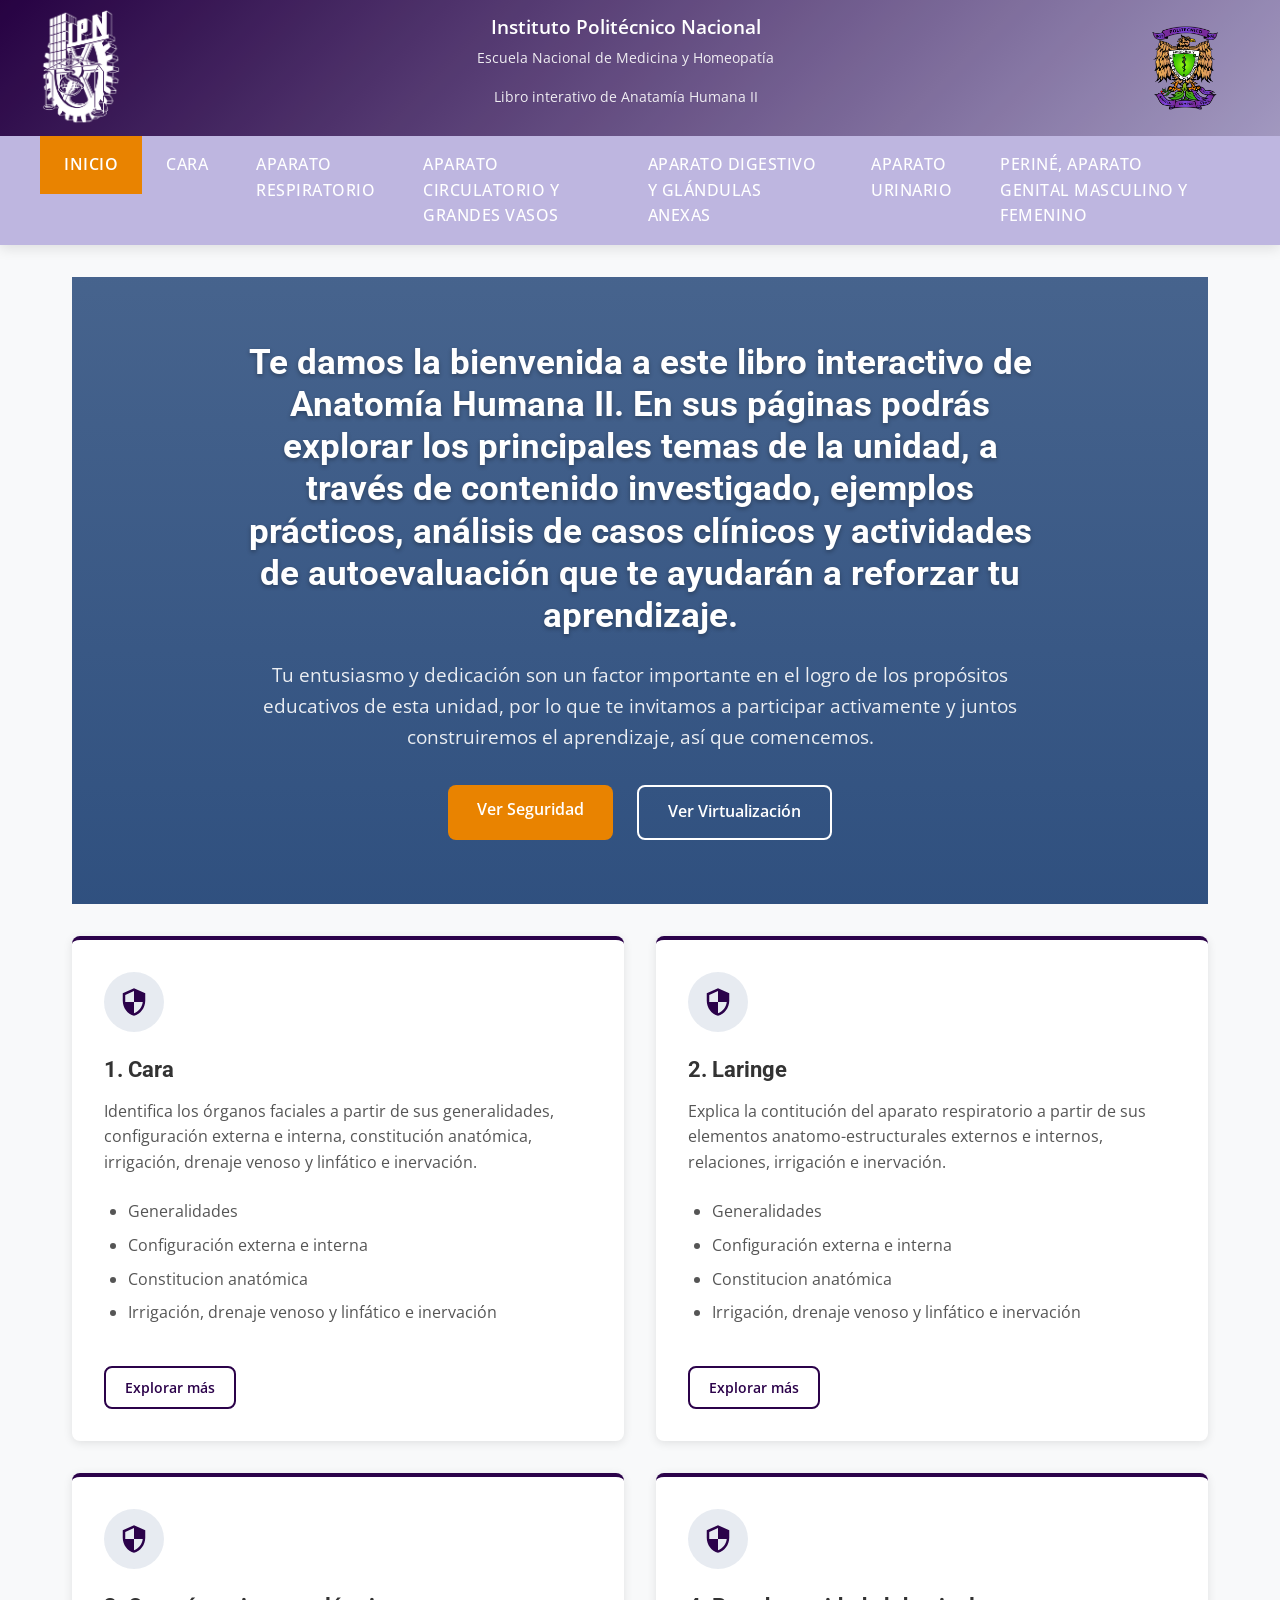
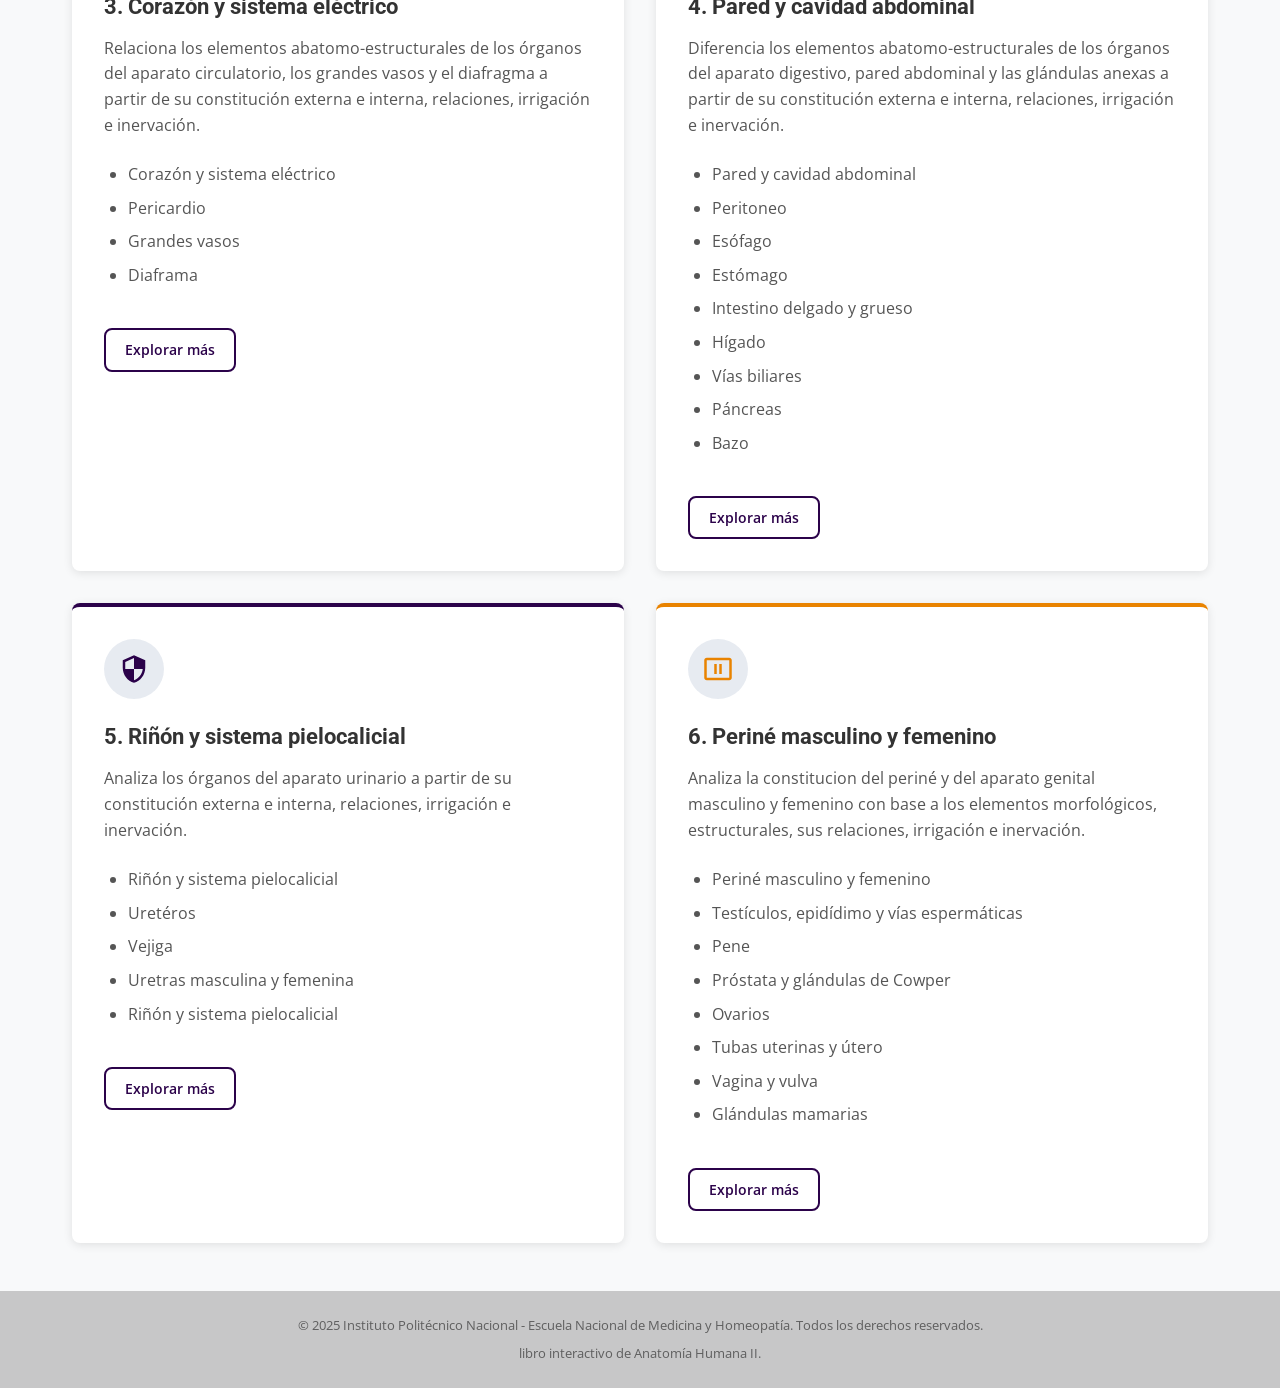
==== index.html @ 40b30f0b "primer comit 1 primer pagina de version del libro de homeoaptia humana II" ====
<!DOCTYPE html>
<html lang="es">
<head>
    <meta charset="UTF-8">
    <meta name="viewport" content="width=device-width, initial-scale=1.0">
    <meta name="description" content="Investigación sobre Seguridad y Virtualización en Sistemas Operativos - IPN ESCOM">
    <title>Seguridad y Virtualización en SO - IPN ESCOM</title>
    <link rel="stylesheet" href="estilos.css">
    <link rel="preconnect" href="https://fonts.googleapis.com">
    <link rel="preconnect" href="https://fonts.gstatic.com" crossorigin>
    <link href="https://fonts.googleapis.com/css2?family=Roboto:wght@300;400;500;700&family=Open+Sans:wght@400;600;700&display=swap" rel="stylesheet">
</head>
<body>
    <!-- Header mejorado -->
    <header class="main-header">
        <div class="header-top">
            <div class="institutional-logos">
                <img src="media/logo_ipn.png" alt="Instituto Politécnico Nacional" class="logo-ipn">
                <div class="school-info">
                    <p class="institution-name">Instituto Politécnico Nacional</p>
                    <p class="school-name">Escuela Nacional de Medicina y Homeopatía</p>
<p class="school-name">Libro interativo de Anatamía Humana II</p>
                </div>
                <img src="media/logo_ENMH.png" alt="ENMyH IPN" class="logo_ENMH">
            </div>
        </div>
        

        
        <nav class="main-nav">
            <ul>
                <li><a href="index.html" class="active">Inicio</a></li>
                <li><a href="seguridad.html">Cara</a></li>
                <li><a href="virtualizacion.html">Aparato respiratorio</a></li>
                <li><a href="referencias.html">Aparato circulatorio y grandes vasos</a></li>
                <li><a href="referencias.html">Aparato digestivo y glándulas anexas</a></li>
                <li><a href="referencias.html">Aparato urinario</a></li>
                <li><a href="referencias.html">Periné, aparato genital masculino y femenino</a></li>

            </ul>
        </nav>
    </header>

    <!-- Contenido principal mejorado -->
    <main class="contenido-principal">
        <section class="banner">
            <div class="banner-content">
                <h2>Te damos la bienvenida a este libro interactivo de Anatomía Humana II. En sus páginas podrás explorar los principales temas de la unidad, a través de contenido investigado, ejemplos prácticos, análisis de casos clínicos y actividades de autoevaluación que te ayudarán a reforzar tu aprendizaje.</h2>
                <p>Tu entusiasmo y dedicación son un factor importante en el logro de los propósitos educativos de esta unidad, por lo que te invitamos a participar activamente y juntos construiremos el aprendizaje, así que comencemos. </p>
                <div class="cta-buttons">
                    <a href="seguridad.html" class="btn btn-primary">Ver Seguridad</a>
                    <a href="virtualizacion.html" class="btn btn-secondary">Ver Virtualización</a>
                </div>
            </div>
        </section>

        <section class="introduccion">

            
            <div class="temas-principales">
                <article class="tema-card seguridad">
                    <div class="tema-icon">
                        <svg xmlns="http://www.w3.org/2000/svg" viewBox="0 0 24 24" fill="currentColor">
                            <path d="M12 1L3 5v6c0 5.55 3.84 10.74 9 12 5.16-1.26 9-6.45 9-12V5l-9-4zm0 10.99h7c-.53 4.12-3.28 7.79-7 8.94V12H5V6.3l7-3.11V11.99z"/>
                        </svg>
                    </div>
                    <h3><a href="seguridad.html">1. Cara</a></h3>
                    <p>Identifica los órganos faciales a partir de sus generalidades, configuración externa e interna,  constitución anatómica, irrigación, drenaje venoso y linfático e inervación.</p>
                    <ul class="topic-highlights">
                        <li>Generalidades</li>
                        <li>Configuración externa e interna</li>
                        <li>Constitucion anatómica</li>
                        <li>Irrigación, drenaje venoso y linfático e inervación</li>
                    </ul>
                    <a href="seguridad.html" class="btn btn-outline">Explorar más</a>
                </article>
               <article class="tema-card seguridad">
                    <div class="tema-icon">
                        <svg xmlns="http://www.w3.org/2000/svg" viewBox="0 0 24 24" fill="currentColor">
                            <path d="M12 1L3 5v6c0 5.55 3.84 10.74 9 12 5.16-1.26 9-6.45 9-12V5l-9-4zm0 10.99h7c-.53 4.12-3.28 7.79-7 8.94V12H5V6.3l7-3.11V11.99z"/>
                        </svg>
                    </div>
                    <h3><a href="seguridad.html">2. Laringe</a></h3>
                    <p>Explica la contitución del aparato respiratorio a partir de sus elementos anatomo-estructurales externos e internos, relaciones, irrigación e inervación.</p>
                    <ul class="topic-highlights">
                        <li>Generalidades</li>
                        <li>Configuración externa e interna</li>
                        <li>Constitucion anatómica</li>
                        <li>Irrigación, drenaje venoso y linfático e inervación</li>
                    </ul>
                    <a href="seguridad.html" class="btn btn-outline">Explorar más</a>
                </article>                
               <article class="tema-card seguridad">
                    <div class="tema-icon">
                        <svg xmlns="http://www.w3.org/2000/svg" viewBox="0 0 24 24" fill="currentColor">
                            <path d="M12 1L3 5v6c0 5.55 3.84 10.74 9 12 5.16-1.26 9-6.45 9-12V5l-9-4zm0 10.99h7c-.53 4.12-3.28 7.79-7 8.94V12H5V6.3l7-3.11V11.99z"/>
                        </svg>
                    </div>
                    <h3><a href="seguridad.html">3. Corazón y sistema eléctrico</a></h3>
                    <p>Relaciona los elementos abatomo-estructurales de los órganos del aparato circulatorio, los grandes vasos y el diafragma a partir de su constitución externa e interna, relaciones, irrigación e inervación.</p>
                    <ul class="topic-highlights">
                        <li>Corazón y sistema eléctrico</li>
                        <li>Pericardio</li>
                        <li>Grandes vasos</li>
                        <li>Diaframa</li>
                    </ul>
                    <a href="seguridad.html" class="btn btn-outline">Explorar más</a>
                </article>    
               <article class="tema-card seguridad">
                    <div class="tema-icon">
                        <svg xmlns="http://www.w3.org/2000/svg" viewBox="0 0 24 24" fill="currentColor">
                            <path d="M12 1L3 5v6c0 5.55 3.84 10.74 9 12 5.16-1.26 9-6.45 9-12V5l-9-4zm0 10.99h7c-.53 4.12-3.28 7.79-7 8.94V12H5V6.3l7-3.11V11.99z"/>
                        </svg>
                    </div>
                    <h3><a href="seguridad.html">4. Pared y cavidad abdominal</a></h3>
                    <p>Diferencia los elementos abatomo-estructurales de los órganos del aparato digestivo, pared abdominal y las glándulas anexas a partir de su constitución externa e interna, relaciones, irrigación e inervación.</p>
                    <ul class="topic-highlights">
                        <li>Pared y cavidad abdominal</li>
                        <li>Peritoneo</li>
                        <li>Esófago</li>
                        <li>Estómago</li>
                        <li>Intestino delgado y grueso</li>
                        <li>Hígado</li>
                        <li>Vías biliares</li>
                        <li>Páncreas</li>
                        <li>Bazo</li>
                    </ul>
                    <a href="seguridad.html" class="btn btn-outline">Explorar más</a>
                </article>    
               <article class="tema-card seguridad">
                    <div class="tema-icon">
                        <svg xmlns="http://www.w3.org/2000/svg" viewBox="0 0 24 24" fill="currentColor">
                            <path d="M12 1L3 5v6c0 5.55 3.84 10.74 9 12 5.16-1.26 9-6.45 9-12V5l-9-4zm0 10.99h7c-.53 4.12-3.28 7.79-7 8.94V12H5V6.3l7-3.11V11.99z"/>
                        </svg>
                    </div>
                    <h3><a href="seguridad.html">5. Riñón y sistema pielocalicial</a></h3>
                    <p>Analiza los órganos del aparato urinario a partir de su constitución  externa e interna, relaciones, irrigación e inervación.</p>
                    <ul class="topic-highlights">
                        <li>Riñón y sistema pielocalicial</li>
                        <li>Uretéros</li>
                        <li>Vejiga</li>
                        <li>Uretras masculina y femenina</li>
                        <li>Riñón y sistema pielocalicial</li>
                    </ul>
                    <a href="seguridad.html" class="btn btn-outline">Explorar más</a>
                </article>    								
                <article class="tema-card virtualizacion">
                    <div class="tema-icon">
                        <svg xmlns="http://www.w3.org/2000/svg" viewBox="0 0 24 24" fill="currentColor">
                            <path d="M21 3H3c-1.1 0-2 .9-2 2v14c0 1.1.9 2 2 2h18c1.1 0 2-.9 2-2V5c0-1.1-.9-2-2-2zm0 16H3V5h18v14z"/>
                            <path d="M9 8h2v8H9zm4 0h2v8h-2z"/>
                        </svg>
                    </div>
                    <h3><a href="virtualizacion.html">6. Periné masculino y femenino</a></h3>
                    <p>Analiza la constitucion del periné y del aparato genital masculino y femenino con base a los elementos morfológicos, estructurales, sus relaciones, irrigación e inervación.</p>
                    <ul class="topic-highlights">
                        <li>Periné masculino y femenino</li>
                        <li>Testículos, epidídimo y vías espermáticas</li>
                        <li>Pene</li>
                        <li>Próstata y glándulas de Cowper</li>
                        <li>Ovarios</li>
                        <li>Tubas uterinas y útero</li>
                        <li>Vagina y vulva</li>
                        <li>Glándulas mamarias</li>

                    </ul>
                    <a href="virtualizacion.html" class="btn btn-outline">Explorar más</a>
                </article>
				
            </div>
        </section>

        

    </main>

    <!-- Footer mejorado -->
     
        <div class="footer-bottom">
            <p>&copy; 2025 Instituto Politécnico Nacional - Escuela Nacional de Medicina y Homeopatía. Todos los derechos reservados.</p>
            <p>libro interactivo de Anatomía Humana II.</p>
        </div>
    </footer>
</body>
</html>
---- estilos.css ----
/* Estilos generales mejorados */
:root {
    --color-primario: #2b024a; /* ENMyH IPN */
    --color-primario-dark: #beb6e0;
    --color-primario-light: #2a56a0;
    --color-secundario: #e98300; /* Naranja ESCOM */
    --color-secundario-dark: #d17300;
    --color-secundario-light: #ff9a1f;
    --color-texto: #333;
    --color-texto-light: #555;
    --color-fondo: #f8f9fa;
    --color-blanco: #fff;
    --color-gris: #e0e0e0;
    --color-gris-light: #f1f1f1;
    --color-gris-dark: #757575;
    --color-success: #28a745;
    --color-info: #17a2b8;
    --color-warning: #ffc107;
    --color-danger: #dc3545;
    --sombra: 0 2px 10px rgba(0,0,0,0.1);
    --sombra-hover: 0 5px 15px rgba(0,0,0,0.2);
    --radio-borde: 8px;
    --transicion: all 0.3s ease;
}

* {
    margin: 0;
    padding: 0;
    box-sizing: border-box;
}

body {
    font-family: 'Open Sans', sans-serif;
    line-height: 1.6;
    color: var(--color-texto);
    background-color: var(--color-fondo);
    overflow-x: hidden;
}

h1, h2, h3, h4, h5, h6 {
    font-family: 'Roboto', sans-serif;
    font-weight: 700;
    margin-bottom: 1rem;
    line-height: 1.2;
}

p {
    margin-bottom: 1rem;
}

a {
    text-decoration: none;
    color: var(--color-primario);
    transition: var(--transicion);
}

a:hover {
    color: var(--color-primario-dark);
}

/* Header mejorado */
.main-header {
    background: linear-gradient(135deg, var(--color-primario) 0%, var(--color-primario-dark) 100%);
    color: var(--color-blanco);
    box-shadow: 0 4px 12px rgba(0,0,0,0.1);
    position: sticky;
    top: 0;
    z-index: 1000;
}

.header-top {
    background-color: rgba(0,0,0,0.1);
    padding: 0.5rem 2rem;
}

.institutional-logos {
    display: flex;
    justify-content: space-between;
    align-items: center;
    max-width: 1200px;
    margin: 0 auto;
}

.logo-ipn {
    height: 120px;
    width: auto;
}

.logo_ENMH {
    height: 110px;
    width: auto;
}

.school-info {
    text-align: center;
    flex-grow: 1;
    padding: 0 2rem;
}

.institution-name {
    font-size: 1.2rem;
    font-weight: 600;
    margin-bottom: 0.2rem;
}

.school-name {
    font-size: 0.9rem;
    opacity: 0.9;
}

.header-main {
    padding: 2rem;
}

.header-content {
    max-width: 1200px;
    margin: 0 auto;
    text-align: center;
}

.header-content h1 {
    font-size: 2.5rem;
    margin-bottom: 0.5rem;
    text-shadow: 0 2px 4px rgba(0,0,0,0.2);
}

.subtitle {
    font-size: 1.2rem;
    opacity: 0.9;
    margin-bottom: 0;
}

/* Navegación mejorada */
.main-nav {
    background-color: var(--color-primario-dark);
    padding: 0 2rem;
}

.main-nav ul {
    display: flex;
    justify-content: center;
    list-style: none;
    max-width: 1200px;
    margin: 0 auto;
}

.main-nav ul li {
    margin: 0;
}

.main-nav ul li a {
    color: var(--color-blanco);
    padding: 1rem 1.5rem;
    display: block;
    font-weight: 500;
    font-size: 1rem;
    text-transform: uppercase;
    letter-spacing: 0.5px;
    position: relative;
}

.main-nav ul li a:hover {
    background-color: rgba(255,255,255,0.1);
}

.main-nav ul li a.active {
    background-color: var(--color-secundario);
    font-weight: 600;
}

.main-nav ul li a.active:hover {
    background-color: var(--color-secundario-dark);
}

.main-nav ul li a::after {
    content: '';
    position: absolute;
    bottom: 0;
    left: 50%;
    transform: translateX(-50%);
    width: 0;
    height: 3px;
    background-color: var(--color-secundario);
    transition: var(--transicion);
}

.main-nav ul li a:hover::after {
    width: 70%;
}

.main-nav ul li a.active::after {
    display: none;
}

/* Banner */
.banner {
    background: linear-gradient(rgba(26, 62, 114, 0.8), rgba(26, 62, 114, 0.9)), url('media/banner-bg.jpg');
    background-size: cover;
    background-position: center;
    color: var(--color-blanco);
    padding: 4rem 2rem;
    text-align: center;
    margin-bottom: 2rem;
}

.banner-content {
    max-width: 800px;
    margin: 0 auto;
}

.banner h2 {
    font-size: 2.2rem;
    margin-bottom: 1.5rem;
    text-shadow: 0 2px 4px rgba(0,0,0,0.3);
}

.banner p {
    font-size: 1.2rem;
    margin-bottom: 2rem;
    opacity: 0.9;
}

.cta-buttons {
    display: flex;
    justify-content: center;
    gap: 1.5rem;
    margin-top: 2rem;
}

/* Botones */
.btn {
    display: inline-block;
    padding: 0.8rem 1.8rem;
    border-radius: var(--radio-borde);
    font-weight: 600;
    text-align: center;
    transition: var(--transicion);
    border: none;
    cursor: pointer;
    font-size: 1rem;
}

.btn-primary {
    background-color: var(--color-secundario);
    color: var(--color-blanco);
}

.btn-primary:hover {
    background-color: var(--color-secundario-dark);
    transform: translateY(-2px);
    box-shadow: var(--sombra-hover);
}

.btn-secondary {
    background-color: transparent;
    color: var(--color-blanco);
    border: 2px solid var(--color-blanco);
}

.btn-secondary:hover {
    background-color: rgba(255,255,255,0.1);
    transform: translateY(-2px);
    box-shadow: var(--sombra-hover);
}

.btn-outline {
    background-color: transparent;
    color: var(--color-primario);
    border: 2px solid var(--color-primario);
    padding: 0.5rem 1.2rem;
    font-size: 0.9rem;
    margin-top: 1rem;
}

.btn-outline:hover {
    background-color: var(--color-primario);
    color: var(--color-blanco);
    transform: translateY(-2px);
    box-shadow: var(--sombra-hover);
}

/* Contenido principal */
.contenido-principal {
    max-width: 1200px;
    margin: 2rem auto;
    padding: 0 2rem;
}

.introduccion {
    margin-bottom: 3rem;
}

.overview {
    background-color: var(--color-blanco);
    padding: 2rem;
    border-radius: var(--radio-borde);
    box-shadow: var(--sombra);
    margin-bottom: 2rem;
}

.overview h2 {
    color: var(--color-primario);
    text-align: center;
    font-size: 1.8rem;
}

.abstract {
    font-size: 1.1rem;
    line-height: 1.8;
    color: var(--color-texto-light);
    text-align: center;
    max-width: 800px;
    margin: 0 auto 2rem;
}

.research-stats {
    display: flex;
    justify-content: center;
    gap: 3rem;
    margin-top: 2rem;
}

.stat-item {
    text-align: center;
}

.stat-number {
    display: block;
    font-size: 2.5rem;
    font-weight: 700;
    color: var(--color-primario);
    line-height: 1;
}

.stat-label {
    font-size: 0.9rem;
    color: var(--color-gris-dark);
    text-transform: uppercase;
    letter-spacing: 1px;
}

/* Temas principales */
.temas-principales {
    display: grid;
    grid-template-columns: 1fr 1fr;
    gap: 2rem;
    margin-top: 2rem;
}

.tema-card {
    background-color: var(--color-blanco);
    padding: 2rem;
    border-radius: var(--radio-borde);
    box-shadow: var(--sombra);
    transition: var(--transicion);
    position: relative;
    overflow: hidden;
    height: 100%;
}

.tema-card:hover {
    transform: translateY(-10px);
    box-shadow: var(--sombra-hover);
}

.tema-card.seguridad {
    border-top: 4px solid var(--color-primario);
}

.tema-card.virtualizacion {
    border-top: 4px solid var(--color-secundario);
}

.tema-icon {
    width: 60px;
    height: 60px;
    background-color: rgba(26, 62, 114, 0.1);
    border-radius: 50%;
    display: flex;
    align-items: center;
    justify-content: center;
    margin-bottom: 1.5rem;
}

.tema-icon svg {
    width: 30px;
    height: 30px;
    color: var(--color-primario);
}

.virtualizacion .tema-icon svg {
    color: var(--color-secundario);
}

.tema-card h3 {
    font-size: 1.4rem;
    margin-bottom: 1rem;
}

.tema-card h3 a {
    color: inherit;
}

.tema-card p {
    color: var(--color-texto-light);
    margin-bottom: 1.5rem;
}

.topic-highlights {
    margin-bottom: 1.5rem;
    padding-left: 1.5rem;
}

.topic-highlights li {
    margin-bottom: 0.5rem;
    color: var(--color-texto-light);
}

/* Sección de equipo */
.team-section {
    margin: 4rem 0;
}

.section-title {
    text-align: center;
    font-size: 1.8rem;
    color: var(--color-primario);
    position: relative;
    padding-bottom: 1rem;
    margin-bottom: 1.5rem;
}

.section-title::after {
    content: '';
    position: absolute;
    bottom: 0;
    left: 50%;
    transform: translateX(-50%);
    width: 100px;
    height: 3px;
    background-color: var(--color-secundario);
}

.section-subtitle {
    text-align: center;
    color: var(--color-gris-dark);
    margin-bottom: 2rem;
    font-size: 1.1rem;
}

.team-members {
    display: grid;
    grid-template-columns: repeat(auto-fit, minmax(300px, 1fr));
    gap: 2rem;
    margin-top: 2rem;
}

.member-card {
    background-color: var(--color-blanco);
    padding: 2rem;
    border-radius: var(--radio-borde);
    box-shadow: var(--sombra);
    text-align: center;
    transition: var(--transicion);
}

.member-card:hover {
    transform: translateY(-5px);
    box-shadow: var(--sombra-hover);
}

.member-avatar {
    width: 100px;
    height: 100px;
    border-radius: 50%;
    background-color: var(--color-gris-light);
    margin: 0 auto 1.5rem;
    display: flex;
    align-items: center;
    justify-content: center;
    overflow: hidden;
}

.member-avatar svg {
    width: 60px;
    height: 60px;
    color: var(--color-gris-dark);
}

.member-card h3 {
    font-size: 1.2rem;
    margin-bottom: 0.5rem;
}

.member-card p {
    color: var(--color-gris-dark);
    font-size: 0.9rem;
}

/* Sección de referencias */
.references-section {
    margin: 4rem 0;
}

.references-grid {
    display: grid;
    grid-template-columns: repeat(auto-fit, minmax(250px, 1fr));
    gap: 1.5rem;
    margin-top: 2rem;
}

.reference-card {
    background-color: var(--color-blanco);
    padding: 1.5rem;
    border-radius: var(--radio-borde);
    box-shadow: var(--sombra);
    transition: var(--transicion);
    border-left: 4px solid var(--color-primario);
}

.reference-card:hover {
    transform: translateY(-5px);
    box-shadow: var(--sombra-hover);
}

.reference-card h3 {
    font-size: 1.1rem;
    color: var(--color-primario);
    margin-bottom: 0.5rem;
}

.reference-card p {
    font-size: 0.9rem;
    color: var(--color-texto-light);
    margin-bottom: 1rem;
}

.ref-link {
    display: inline-block;
    font-size: 0.85rem;
    color: var(--color-secundario);
    font-weight: 600;
    transition: var(--transicion);
}

.ref-link:hover {
    color: var(--color-secundario-dark);
    text-decoration: underline;
}

/* Footer mejorado */
.main-footer {
    background: linear-gradient(135deg, var(--color-primario-dark) 0%, var(--color-primario) 100%);
    color: var(--color-blanco);
    padding: 3rem 0 0;
    margin-top: 4rem;
}

.footer-content {
    max-width: 1200px;
    margin: 0 auto;
    padding: 0 2rem;
    display: grid;
    grid-template-columns: repeat(auto-fit, minmax(300px, 1fr));
    gap: 3rem;
}

.footer-section {
    margin-bottom: 2rem;
}

.footer-logo {
    display: flex;
    align-items: center;
    gap: 1rem;
    margin-bottom: 1.5rem;
}

.footer-logo-img {
    height: 50px;
    width: auto;
}

.footer-description {
    font-size: 0.9rem;
    opacity: 0.8;
    margin-bottom: 1.5rem;
    line-height: 1.6;
}

.contact {
    display: flex;
    flex-direction: column;
    gap: 1rem;
}

.contact-item {
    display: flex;
    align-items: center;
    gap: 0.5rem;
    font-size: 0.9rem;
    opacity: 0.9;
}

.contact-item svg {
    width: 16px;
    height: 16px;
    flex-shrink: 0;
}

.footer-title {
    font-size: 1.2rem;
    margin-bottom: 1.5rem;
    position: relative;
    padding-bottom: 0.5rem;
}

.footer-title::after {
    content: '';
    position: absolute;
    bottom: 0;
    left: 0;
    width: 50px;
    height: 2px;
    background-color: var(--color-secundario);
}

.footer-section.links ul {
    list-style: none;
}

.footer-section.links ul li {
    margin-bottom: 0.8rem;
}

.footer-section.links ul li a {
    color: var(--color-blanco);
    opacity: 0.8;
    transition: var(--transicion);
    font-size: 0.9rem;
}

.footer-section.links ul li a:hover {
    opacity: 1;
    padding-left: 5px;
}

.social-links {
    display: flex;
    gap: 1rem;
}

.social-icon {
    width: 40px;
    height: 40px;
    border-radius: 50%;
    background-color: rgba(255,255,255,0.1);
    display: flex;
    align-items: center;
    justify-content: center;
    transition: var(--transicion);
}

.social-icon:hover {
    background-color: var(--color-secundario);
    transform: translateY(-3px);
}

.social-icon svg {
    width: 20px;
    height: 20px;
}

.footer-bottom {
    background-color: rgba(0,0,0,0.2);
    padding: 1.5rem;
    text-align: center;
    margin-top: 2rem;
}

.footer-bottom p {
    font-size: 0.8rem;
    opacity: 0.7;
    margin-bottom: 0.5rem;
}

.footer-bottom p:last-child {
    margin-bottom: 0;
}

/* Responsive */
@media (max-width: 992px) {
    .header-content h1 {
        font-size: 2rem;
    }
    
    .banner h2 {
        font-size: 1.8rem;
    }
    
    .temas-principales {
        grid-template-columns: 1fr;
    }
}

@media (max-width: 768px) {
    .institutional-logos {
        flex-direction: column;
        gap: 1rem;
    }
    
    .logo-ipn, .logo-escom {
        height: 40px;
    }
    
    .header-content h1 {
        font-size: 1.8rem;
    }
    
    .header-main {
        padding: 1.5rem;
    }
    
    .main-nav ul {
        flex-wrap: wrap;
    }
    
    .main-nav ul li {
        flex: 1 0 auto;
    }
    
    .main-nav ul li a {
        padding: 0.8rem;
        font-size: 0.85rem;
        text-align: center;
    }
    
    .banner h2 {
        font-size: 1.5rem;
    }
    
    .banner p {
        font-size: 1rem;
    }
    
    .cta-buttons {
        flex-direction: column;
        gap: 1rem;
    }
    
    .btn {
        width: 100%;
    }
    
    .research-stats {
        flex-direction: column;
        gap: 1.5rem;
    }
    
    .footer-content {
        grid-template-columns: 1fr;
        gap: 2rem;
    }
}

@media (max-width: 480px) {
    .header-content h1 {
        font-size: 1.5rem;
    }
    
    .subtitle {
        font-size: 1rem;
    }
    
    .banner {
        padding: 2rem 1rem;
    }
    
    .team-members {
        grid-template-columns: 1fr;
    }
    
    .footer-logo {
        flex-direction: column;
        align-items: flex-start;
    }

    
}

/* Estilos específicos para seguridad.html */

/* Breadcrumbs */
.breadcrumbs {
    background-color: var(--color-gris-light);
    padding: 0.8rem 0;
    font-size: 0.9rem;
}

.breadcrumbs .container {
    max-width: 1200px;
    margin: 0 auto;
    padding: 0 2rem;
}

.breadcrumbs a {
    color: var(--color-primario);
}

.breadcrumbs span {
    color: var(--color-gris-dark);
}

/* Contenido de seguridad */
.seguridad-content {
    padding-bottom: 2rem;
}

/* Secciones temáticas */
.section-header {
    display: flex;
    align-items: center;
    gap: 1rem;
    margin-bottom: 2rem;
    padding-bottom: 1rem;
    border-bottom: 2px solid var(--color-gris);
}

.section-icon {
    width: 50px;
    height: 50px;
    background-color: rgba(26, 62, 114, 0.1);
    border-radius: 50%;
    display: flex;
    align-items: center;
    justify-content: center;
}

.section-icon svg {
    width: 25px;
    height: 25px;
    color: var(--color-primario);
}

.lead {
    font-size: 1.1rem;
    line-height: 1.8;
    color: var(--color-texto-light);
    margin-bottom: 2rem;
}

/* Pilares de seguridad */
.security-pillars {
    display: grid;
    grid-template-columns: repeat(auto-fit, minmax(300px, 1fr));
    gap: 2rem;
    margin-bottom: 3rem;
}

.pillar {
    background-color: var(--color-blanco);
    padding: 1.5rem;
    border-radius: var(--radio-borde);
    box-shadow: var(--sombra);
    transition: var(--transicion);
}

.pillar:hover {
    transform: translateY(-5px);
    box-shadow: var(--sombra-hover);
}

.pillar-icon {
    width: 50px;
    height: 50px;
    background-color: rgba(26, 62, 114, 0.1);
    border-radius: 50%;
    display: flex;
    align-items: center;
    justify-content: center;
    margin-bottom: 1rem;
}

.pillar-icon svg {
    width: 25px;
    height: 25px;
    color: var(--color-primario);
}

.pillar h3 {
    color: var(--color-primario);
    margin-bottom: 1rem;
}

/* Tipos de seguridad */
.security-types {
    display: grid;
    grid-template-columns: 1fr;
    gap: 3rem;
}

.security-type {
    background-color: var(--color-blanco);
    padding: 2rem;
    border-radius: var(--radio-borde);
    box-shadow: var(--sombra);
}

.security-type h3 {
    color: var(--color-primario);
    margin-bottom: 1.5rem;
    padding-bottom: 0.5rem;
    border-bottom: 2px solid var(--color-gris);
}

.security-features {
    display: grid;
    grid-template-columns: repeat(auto-fit, minmax(300px, 1fr));
    gap: 1.5rem;
    margin-bottom: 2rem;
}

.feature {
    padding: 1rem;
    border-left: 3px solid var(--color-primario);
}

.feature h4 {
    color: var(--color-secundario);
    margin-bottom: 0.5rem;
}

.security-image {
    margin: 2rem 0;
    text-align: center;
}

.security-image img {
    max-width: 100%;
    border-radius: var(--radio-borde);
    box-shadow: var(--sombra);
}

.security-image figcaption {
    font-style: italic;
    color: var(--color-gris-dark);
    margin-top: 0.5rem;
    font-size: 0.9rem;
}

/* Control de acceso */
.access-control-content {
    background-color: var(--color-blanco);
    padding: 2rem;
    border-radius: var(--radio-borde);
    box-shadow: var(--sombra);
}

.access-components {
    display: grid;
    grid-template-columns: repeat(auto-fit, minmax(250px, 1fr));
    gap: 1.5rem;
    margin-bottom: 2rem;
}

.component {
    padding: 1.5rem;
    background-color: var(--color-gris-light);
    border-radius: var(--radio-borde);
}

.component h3 {
    color: var(--color-secundario);
    margin-bottom: 0.5rem;
}

.access-types {
    margin: 3rem 0;
}

.access-type-cards {
    display: grid;
    grid-template-columns: repeat(auto-fit, minmax(200px, 1fr));
    gap: 1rem;
    margin-top: 1.5rem;
}

.type-card {
    background-color: var(--color-blanco);
    border: 1px solid var(--color-gris);
    padding: 1rem;
    border-radius: var(--radio-borde);
    transition: var(--transicion);
}

.type-card:hover {
    border-color: var(--color-primario);
    box-shadow: var(--sombra);
}

.type-card h4 {
    color: var(--color-primario);
    margin-bottom: 0.5rem;
}

.type-card p {
    font-size: 0.9rem;
    color: var(--color-texto-light);
}

.access-image {
    margin: 2rem 0;
    text-align: center;
}

.access-image img {
    max-width: 100%;
    border-radius: var(--radio-borde);
    box-shadow: var(--sombra);
}

.access-image figcaption {
    font-style: italic;
    color: var(--color-gris-dark);
    margin-top: 0.5rem;
    font-size: 0.9rem;
}

/* Matrices de acceso */
.matrix-content {
    background-color: var(--color-blanco);
    padding: 2rem;
    border-radius: var(--radio-borde);
    box-shadow: var(--sombra);
}

.matrix-info {
    display: grid;
    grid-template-columns: 1fr 1fr;
    gap: 2rem;
    margin-bottom: 2rem;
}

.matrix-info article {
    padding: 1rem;
}

.matrix-info article h3 {
    color: var(--color-secundario);
    margin-bottom: 1rem;
}

.matrix-image {
    margin: 2rem 0;
    text-align: center;
}

.matrix-image img {
    max-width: 100%;
    border-radius: var(--radio-borde);
    box-shadow: var(--sombra);
}

.matrix-image figcaption {
    font-style: italic;
    color: var(--color-gris-dark);
    margin-top: 0.5rem;
    font-size: 0.9rem;
}

/* Modelos formales */
.models-content {
    background-color: var(--color-blanco);
    padding: 2rem;
    border-radius: var(--radio-borde);
    box-shadow: var(--sombra);
}

.model-cards {
    display: grid;
    grid-template-columns: repeat(auto-fit, minmax(300px, 1fr));
    gap: 1.5rem;
    margin-top: 2rem;
}

.model-card {
    background-color: var(--color-gris-light);
    padding: 1.5rem;
    border-radius: var(--radio-borde);
    transition: var(--transicion);
    border-left: 4px solid var(--color-primario);
}

.model-card:hover {
    transform: translateY(-5px);
    box-shadow: var(--sombra-hover);
}

.model-card h3 {
    color: var(--color-primario);
    margin-bottom: 0.5rem;
}

.model-subtitle {
    font-style: italic;
    color: var(--color-secundario);
    margin-bottom: 1rem;
    font-size: 0.9rem;
}

.model-card ul {
    margin-left: 1rem;
}

.model-card li {
    margin-bottom: 0.5rem;
    font-size: 0.9rem;
}

/* Responsive */
@media (max-width: 992px) {
    .matrix-info {
        grid-template-columns: 1fr;
    }
}

@media (max-width: 768px) {
    .section-header {
        flex-direction: column;
        align-items: flex-start;
    }
    
    .security-features {
        grid-template-columns: 1fr;
    }
}

@media (max-width: 480px) {
    .security-pillars {
        grid-template-columns: 1fr;
    }
    
    .access-components {
        grid-template-columns: 1fr;
    }
    
    .access-type-cards {
        grid-template-columns: 1fr;
    }
    
    .model-cards {
        grid-template-columns: 1fr;
    }
}
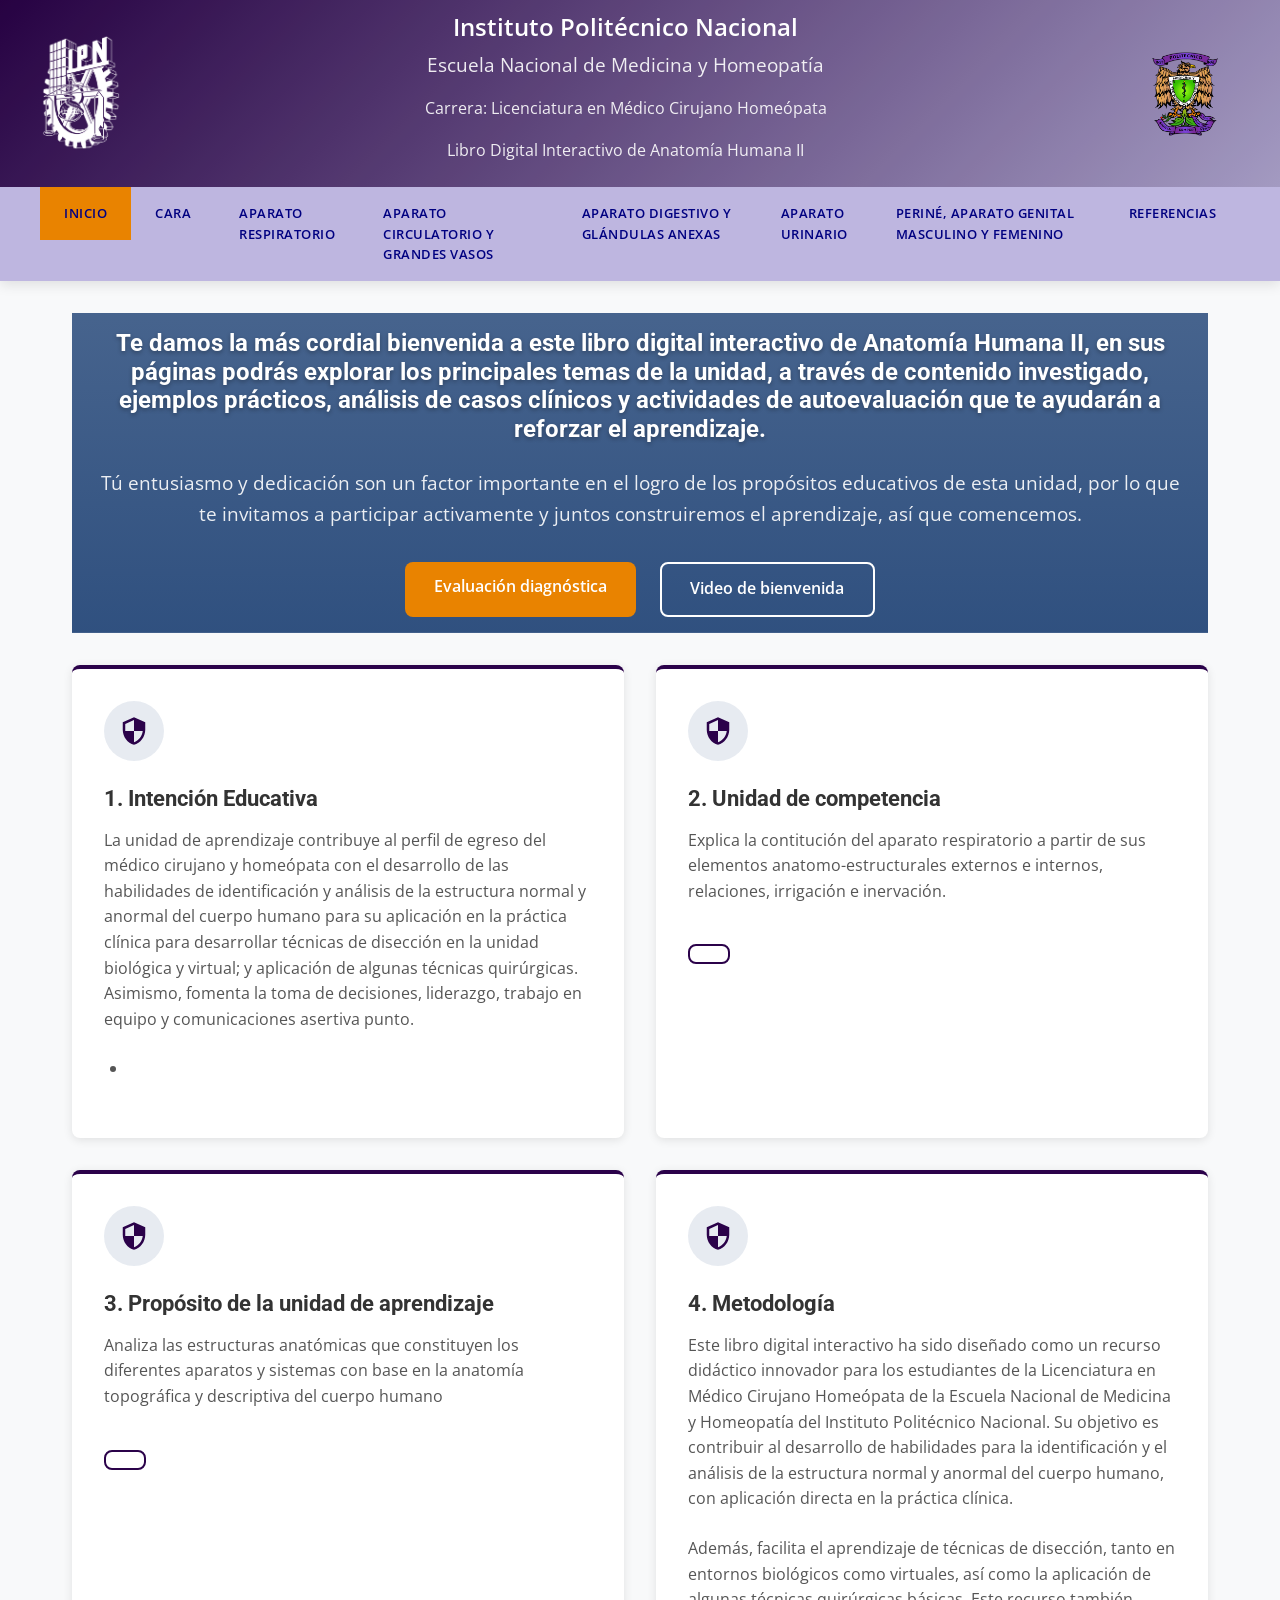
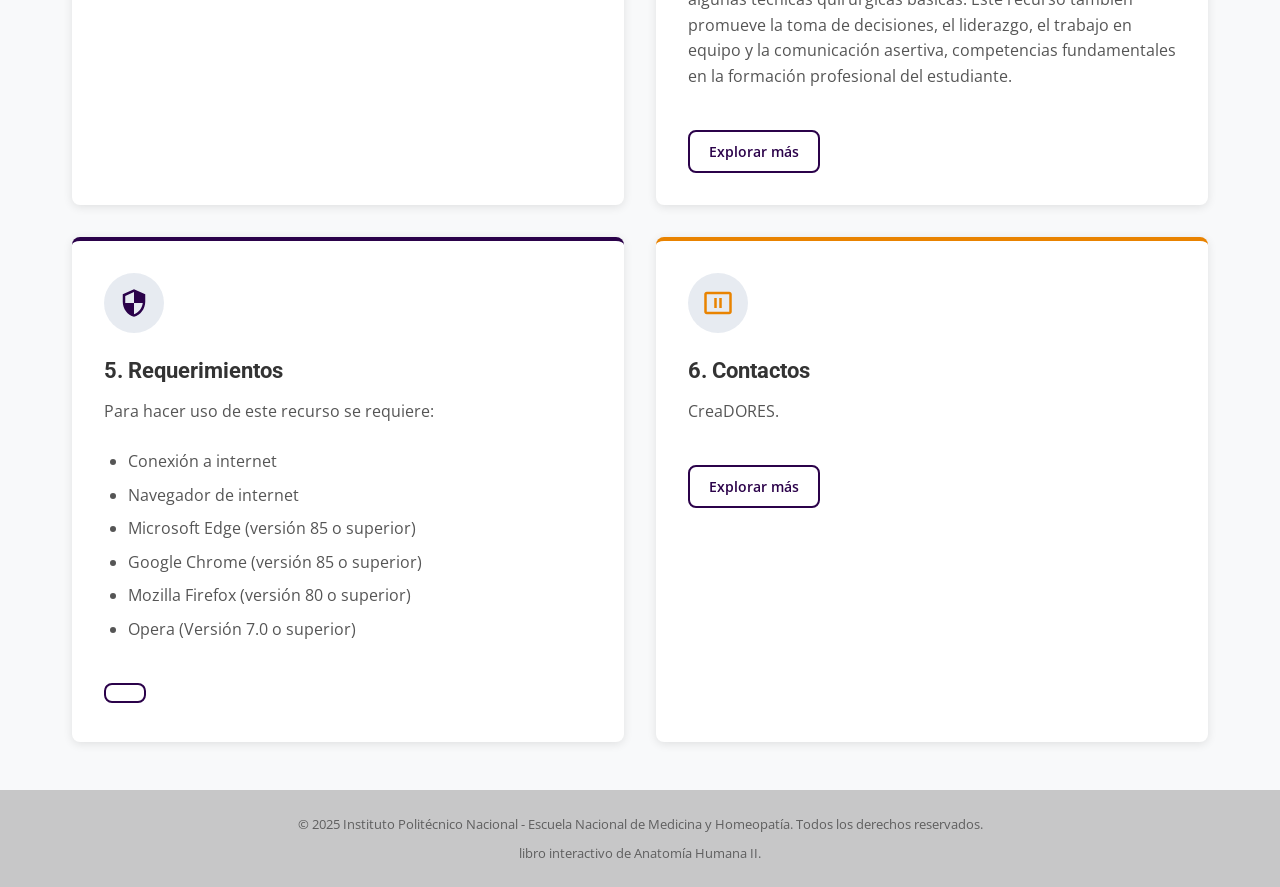
==== commit 0c6c9dd3: "sumarit 1 prueba de avance" ====
--- a/index.html
+++ b/index.html
@@ -3,8 +3,8 @@
 <head>
     <meta charset="UTF-8">
     <meta name="viewport" content="width=device-width, initial-scale=1.0">
-    <meta name="description" content="Investigación sobre Seguridad y Virtualización en Sistemas Operativos - IPN ESCOM">
-    <title>Seguridad y Virtualización en SO - IPN ESCOM</title>
+    <meta name="description" content="Libro digital interactivo Anatomia Humana II">
+    <title>Anatomía Humana II_ENMH</title>
     <link rel="stylesheet" href="estilos.css">
     <link rel="preconnect" href="https://fonts.googleapis.com">
     <link rel="preconnect" href="https://fonts.gstatic.com" crossorigin>
@@ -19,7 +19,8 @@
                 <div class="school-info">
                     <p class="institution-name">Instituto Politécnico Nacional</p>
                     <p class="school-name">Escuela Nacional de Medicina y Homeopatía</p>
-<p class="school-name">Libro interativo de Anatamía Humana II</p>
+<p class="school-carrera">Carrera: Licenciatura en Médico Cirujano Homeópata</p>
+<p class="school-unidad">Libro Digital Interactivo de Anatomía Humana II</p>
                 </div>
                 <img src="media/logo_ENMH.png" alt="ENMyH IPN" class="logo_ENMH">
             </div>
@@ -30,13 +31,13 @@
         <nav class="main-nav">
             <ul>
                 <li><a href="index.html" class="active">Inicio</a></li>
-                <li><a href="seguridad.html">Cara</a></li>
-                <li><a href="virtualizacion.html">Aparato respiratorio</a></li>
-                <li><a href="referencias.html">Aparato circulatorio y grandes vasos</a></li>
-                <li><a href="referencias.html">Aparato digestivo y glándulas anexas</a></li>
-                <li><a href="referencias.html">Aparato urinario</a></li>
-                <li><a href="referencias.html">Periné, aparato genital masculino y femenino</a></li>
-
+                <li><a href="Cara.html">Cara</a></li>
+                <li><a href="Apara_respira.html">Aparato respiratorio</a></li>
+                <li><a href="Apara_circu.html">Aparato circulatorio y grandes vasos</a></li>
+                <li><a href="Apara_diges.html">Aparato digestivo y glándulas anexas</a></li>
+                <li><a href="Apara_unit.html">Aparato urinario</a></li>
+                <li><a href="Peri_ne.html">Periné, aparato genital masculino y femenino</a></li>
+                <li><a href="referencias.html">Referencias</a></li>
             </ul>
         </nav>
     </header>
@@ -45,11 +46,11 @@
     <main class="contenido-principal">
         <section class="banner">
             <div class="banner-content">
-                <h2>Te damos la bienvenida a este libro interactivo de Anatomía Humana II. En sus páginas podrás explorar los principales temas de la unidad, a través de contenido investigado, ejemplos prácticos, análisis de casos clínicos y actividades de autoevaluación que te ayudarán a reforzar tu aprendizaje.</h2>
-                <p>Tu entusiasmo y dedicación son un factor importante en el logro de los propósitos educativos de esta unidad, por lo que te invitamos a participar activamente y juntos construiremos el aprendizaje, así que comencemos. </p>
+                <h2>Te damos la más cordial bienvenida a este libro digital interactivo de Anatomía Humana II, en sus páginas podrás explorar los principales temas de la unidad, a través de contenido investigado, ejemplos prácticos, análisis de casos clínicos y actividades de autoevaluación que te ayudarán a reforzar el aprendizaje.</h2>
+                <p>Tú entusiasmo y dedicación son un factor importante en el logro de los propósitos educativos de esta unidad, por lo que te invitamos a participar activamente y juntos construiremos el aprendizaje, así que comencemos. </p>
                 <div class="cta-buttons">
-                    <a href="seguridad.html" class="btn btn-primary">Ver Seguridad</a>
-                    <a href="virtualizacion.html" class="btn btn-secondary">Ver Virtualización</a>
+                    <a href="seguridad.html" class="btn btn-primary">Evaluación diagnóstica</a>
+                    <a href="virtualizacion.html" class="btn btn-secondary">Video de bienvenida</a>
                 </div>
             </div>
         </section>
@@ -58,92 +59,76 @@
 
             
             <div class="temas-principales">
-                <article class="tema-card seguridad">
+              <article class="tema-card seguridad">
                     <div class="tema-icon">
                         <svg xmlns="http://www.w3.org/2000/svg" viewBox="0 0 24 24" fill="currentColor">
                             <path d="M12 1L3 5v6c0 5.55 3.84 10.74 9 12 5.16-1.26 9-6.45 9-12V5l-9-4zm0 10.99h7c-.53 4.12-3.28 7.79-7 8.94V12H5V6.3l7-3.11V11.99z"/>
                         </svg>
                     </div>
-                    <h3><a href="seguridad.html">1. Cara</a></h3>
-                    <p>Identifica los órganos faciales a partir de sus generalidades, configuración externa e interna,  constitución anatómica, irrigación, drenaje venoso y linfático e inervación.</p>
+                    <h3><a href="Cara.html">1. Intención Educativa</a></h3>
+                    <p>La unidad de aprendizaje contribuye al perfil de egreso del médico cirujano y homeópata con el desarrollo de las habilidades de identificación y análisis de la estructura normal y anormal del cuerpo humano para su aplicación en la práctica clínica para desarrollar técnicas de disección en la unidad biológica y virtual; y aplicación de algunas técnicas quirúrgicas. Asimismo, fomenta la toma de decisiones, liderazgo, trabajo en equipo y comunicaciones   asertiva punto.</p>
                     <ul class="topic-highlights">
-                        <li>Generalidades</li>
-                        <li>Configuración externa e interna</li>
-                        <li>Constitucion anatómica</li>
-                        <li>Irrigación, drenaje venoso y linfático e inervación</li>
+                        <li></li>
+
                     </ul>
-                    <a href="seguridad.html" class="btn btn-outline">Explorar más</a>
                 </article>
+              <article class="tema-card seguridad">
+                    <div class="tema-icon">
+                        <svg xmlns="http://www.w3.org/2000/svg" viewBox="0 0 24 24" fill="currentColor">
+                            <path d="M12 1L3 5v6c0 5.55 3.84 10.74 9 12 5.16-1.26 9-6.45 9-12V5l-9-4zm0 10.99h7c-.53 4.12-3.28 7.79-7 8.94V12H5V6.3l7-3.11V11.99z"/>
+                        </svg>
+                    </div>
+                    <h3><a href="seguridad.html">2. Unidad de competencia</a></h3>
+                    <p>Explica la contitución del aparato respiratorio a partir de sus elementos anatomo-estructurales externos e internos, relaciones, irrigación e inervación.</p>
+                    <ul class="topic-highlights">
+                        
+                    </ul>
+                   <a href="seguridad.html" class="btn btn-outline"></a>                </article>                
+              <article class="tema-card seguridad">
+                    <div class="tema-icon">
+                        <svg xmlns="http://www.w3.org/2000/svg" viewBox="0 0 24 24" fill="currentColor">
+                            <path d="M12 1L3 5v6c0 5.55 3.84 10.74 9 12 5.16-1.26 9-6.45 9-12V5l-9-4zm0 10.99h7c-.53 4.12-3.28 7.79-7 8.94V12H5V6.3l7-3.11V11.99z"/>
+                        </svg>
+                    </div>
+                    <h3><a href="seguridad.html">3. Propósito de la unidad de aprendizaje</a></h3>
+                    <p>Analiza las estructuras anatómicas que constituyen los diferentes aparatos y sistemas con base en la anatomía topográfica y descriptiva del cuerpo humano</p>
+                    <ul class="topic-highlights">
+                      
+                    </ul>
+                   <a href="seguridad.html" class="btn btn-outline"></a>                </article>    
                <article class="tema-card seguridad">
                     <div class="tema-icon">
                         <svg xmlns="http://www.w3.org/2000/svg" viewBox="0 0 24 24" fill="currentColor">
                             <path d="M12 1L3 5v6c0 5.55 3.84 10.74 9 12 5.16-1.26 9-6.45 9-12V5l-9-4zm0 10.99h7c-.53 4.12-3.28 7.79-7 8.94V12H5V6.3l7-3.11V11.99z"/>
                         </svg>
                     </div>
-                    <h3><a href="seguridad.html">2. Laringe</a></h3>
-                    <p>Explica la contitución del aparato respiratorio a partir de sus elementos anatomo-estructurales externos e internos, relaciones, irrigación e inervación.</p>
+                    <h3><a href="seguridad.html">4. Metodología</a></h3>
+                    <p>Este libro digital interactivo ha sido diseñado como un recurso didáctico innovador para los estudiantes de la Licenciatura en Médico Cirujano Homeópata de la Escuela Nacional de Medicina y Homeopatía del Instituto Politécnico Nacional. Su objetivo es contribuir al desarrollo de habilidades para la identificación y el análisis de la estructura normal y anormal del cuerpo humano, con aplicación directa en la práctica clínica.</p>
+
+<p>Además, facilita el aprendizaje de técnicas de disección, tanto en entornos biológicos como virtuales, así como la aplicación de algunas técnicas quirúrgicas básicas. Este recurso también promueve la toma de decisiones, el liderazgo, el trabajo en equipo y la comunicación asertiva, competencias fundamentales en la formación profesional del estudiante.</p>
+
                     <ul class="topic-highlights">
-                        <li>Generalidades</li>
-                        <li>Configuración externa e interna</li>
-                        <li>Constitucion anatómica</li>
-                        <li>Irrigación, drenaje venoso y linfático e inervación</li>
+
                     </ul>
-                    <a href="seguridad.html" class="btn btn-outline">Explorar más</a>
-                </article>                
-               <article class="tema-card seguridad">
+                    <a href="metodologia.html" class="btn btn-outline">Explorar más</a>
+                </article>    
+              <article class="tema-card seguridad">
                     <div class="tema-icon">
                         <svg xmlns="http://www.w3.org/2000/svg" viewBox="0 0 24 24" fill="currentColor">
                             <path d="M12 1L3 5v6c0 5.55 3.84 10.74 9 12 5.16-1.26 9-6.45 9-12V5l-9-4zm0 10.99h7c-.53 4.12-3.28 7.79-7 8.94V12H5V6.3l7-3.11V11.99z"/>
                         </svg>
                     </div>
-                    <h3><a href="seguridad.html">3. Corazón y sistema eléctrico</a></h3>
-                    <p>Relaciona los elementos abatomo-estructurales de los órganos del aparato circulatorio, los grandes vasos y el diafragma a partir de su constitución externa e interna, relaciones, irrigación e inervación.</p>
+                    <h3><a href="seguridad.html">5. Requerimientos</a></h3>
+                    <p>Para hacer uso de este recurso se requiere:</p>
                     <ul class="topic-highlights">
-                        <li>Corazón y sistema eléctrico</li>
-                        <li>Pericardio</li>
-                        <li>Grandes vasos</li>
-                        <li>Diaframa</li>
+                        <li>Conexión a internet</li>
+                        <li>Navegador de internet</li>
+                        <li>Microsoft Edge (versión 85 o superior)</li>
+                        <li>Google Chrome (versión 85 o superior)</li>
+                        <li>Mozilla Firefox (versión 80 o superior)</li>                                        <li>Opera (Versión 7.0 o superior)</li>
+
                     </ul>
-                    <a href="seguridad.html" class="btn btn-outline">Explorar más</a>
-                </article>    
-               <article class="tema-card seguridad">
-                    <div class="tema-icon">
-                        <svg xmlns="http://www.w3.org/2000/svg" viewBox="0 0 24 24" fill="currentColor">
-                            <path d="M12 1L3 5v6c0 5.55 3.84 10.74 9 12 5.16-1.26 9-6.45 9-12V5l-9-4zm0 10.99h7c-.53 4.12-3.28 7.79-7 8.94V12H5V6.3l7-3.11V11.99z"/>
-                        </svg>
-                    </div>
-                    <h3><a href="seguridad.html">4. Pared y cavidad abdominal</a></h3>
-                    <p>Diferencia los elementos abatomo-estructurales de los órganos del aparato digestivo, pared abdominal y las glándulas anexas a partir de su constitución externa e interna, relaciones, irrigación e inervación.</p>
-                    <ul class="topic-highlights">
-                        <li>Pared y cavidad abdominal</li>
-                        <li>Peritoneo</li>
-                        <li>Esófago</li>
-                        <li>Estómago</li>
-                        <li>Intestino delgado y grueso</li>
-                        <li>Hígado</li>
-                        <li>Vías biliares</li>
-                        <li>Páncreas</li>
-                        <li>Bazo</li>
-                    </ul>
-                    <a href="seguridad.html" class="btn btn-outline">Explorar más</a>
-                </article>    
-               <article class="tema-card seguridad">
-                    <div class="tema-icon">
-                        <svg xmlns="http://www.w3.org/2000/svg" viewBox="0 0 24 24" fill="currentColor">
-                            <path d="M12 1L3 5v6c0 5.55 3.84 10.74 9 12 5.16-1.26 9-6.45 9-12V5l-9-4zm0 10.99h7c-.53 4.12-3.28 7.79-7 8.94V12H5V6.3l7-3.11V11.99z"/>
-                        </svg>
-                    </div>
-                    <h3><a href="seguridad.html">5. Riñón y sistema pielocalicial</a></h3>
-                    <p>Analiza los órganos del aparato urinario a partir de su constitución  externa e interna, relaciones, irrigación e inervación.</p>
-                    <ul class="topic-highlights">
-                        <li>Riñón y sistema pielocalicial</li>
-                        <li>Uretéros</li>
-                        <li>Vejiga</li>
-                        <li>Uretras masculina y femenina</li>
-                        <li>Riñón y sistema pielocalicial</li>
-                    </ul>
-                    <a href="seguridad.html" class="btn btn-outline">Explorar más</a>
-                </article>    								
+                   <a href="seguridad.html" class="btn btn-outline"></a>                </article>    								
                 <article class="tema-card virtualizacion">
                     <div class="tema-icon">
                         <svg xmlns="http://www.w3.org/2000/svg" viewBox="0 0 24 24" fill="currentColor">
@@ -151,17 +136,10 @@
                             <path d="M9 8h2v8H9zm4 0h2v8h-2z"/>
                         </svg>
                     </div>
-                    <h3><a href="virtualizacion.html">6. Periné masculino y femenino</a></h3>
-                    <p>Analiza la constitucion del periné y del aparato genital masculino y femenino con base a los elementos morfológicos, estructurales, sus relaciones, irrigación e inervación.</p>
+                    <h3><a href="virtualizacion.html">6. Contactos</a></h3>
+                    <p>CreaDORES.</p>
                     <ul class="topic-highlights">
-                        <li>Periné masculino y femenino</li>
-                        <li>Testículos, epidídimo y vías espermáticas</li>
-                        <li>Pene</li>
-                        <li>Próstata y glándulas de Cowper</li>
-                        <li>Ovarios</li>
-                        <li>Tubas uterinas y útero</li>
-                        <li>Vagina y vulva</li>
-                        <li>Glándulas mamarias</li>
+
 
                     </ul>
                     <a href="virtualizacion.html" class="btn btn-outline">Explorar más</a>
--- a/estilos.css
+++ b/estilos.css
@@ -10,6 +10,7 @@
     --color-texto-light: #555;
     --color-fondo: #f8f9fa;
     --color-blanco: #fff;
+    --color-blanco1: #000080 ;
     --color-gris: #e0e0e0;
     --color-gris-light: #f1f1f1;
     --color-gris-dark: #757575;
@@ -98,16 +99,26 @@
 }
 
 .institution-name {
-    font-size: 1.2rem;
+    font-size: 1.5rem;
     font-weight: 600;
     margin-bottom: 0.2rem;
 }
 
 .school-name {
-    font-size: 0.9rem;
+    font-size: 1.2rem;
     opacity: 0.9;
 }
 
+
+.school-carrera {
+    font-size: 1.0rem;
+    opacity: 0.9;
+}
+
+.school-unidad {
+    font-size: 1.0rem;
+    opacity: 0.9;
+}
 .header-main {
     padding: 2rem;
 }
@@ -149,11 +160,11 @@
 }
 
 .main-nav ul li a {
-    color: var(--color-blanco);
+    color: var(--color-blanco1);
     padding: 1rem 1.5rem;
     display: block;
-    font-weight: 500;
-    font-size: 1rem;
+    font-weight: 600;
+    font-size: 0.8rem;
     text-transform: uppercase;
     letter-spacing: 0.5px;
     position: relative;
@@ -198,18 +209,18 @@
     background-size: cover;
     background-position: center;
     color: var(--color-blanco);
-    padding: 4rem 2rem;
+    padding: 1rem 1rem;
     text-align: center;
     margin-bottom: 2rem;
 }
 
 .banner-content {
-    max-width: 800px;
+    max-width: 1100px;
     margin: 0 auto;
 }
 
 .banner h2 {
-    font-size: 2.2rem;
+    font-size: 1.5rem;
     margin-bottom: 1.5rem;
     text-shadow: 0 2px 4px rgba(0,0,0,0.3);
 }
@@ -555,6 +566,12 @@
     padding: 3rem 0 0;
     margin-top: 4rem;
 }
+.main-footer1 {
+    background: linear-gradient(135deg, var(--color-primario-dark) 0%, var(--color-primario) 100%);
+    color: var(--color-blanco);
+    padding: 2rem 0 0;
+    margin-top: 1rem;
+}
 
 .footer-content {
     max-width: 1200px;
